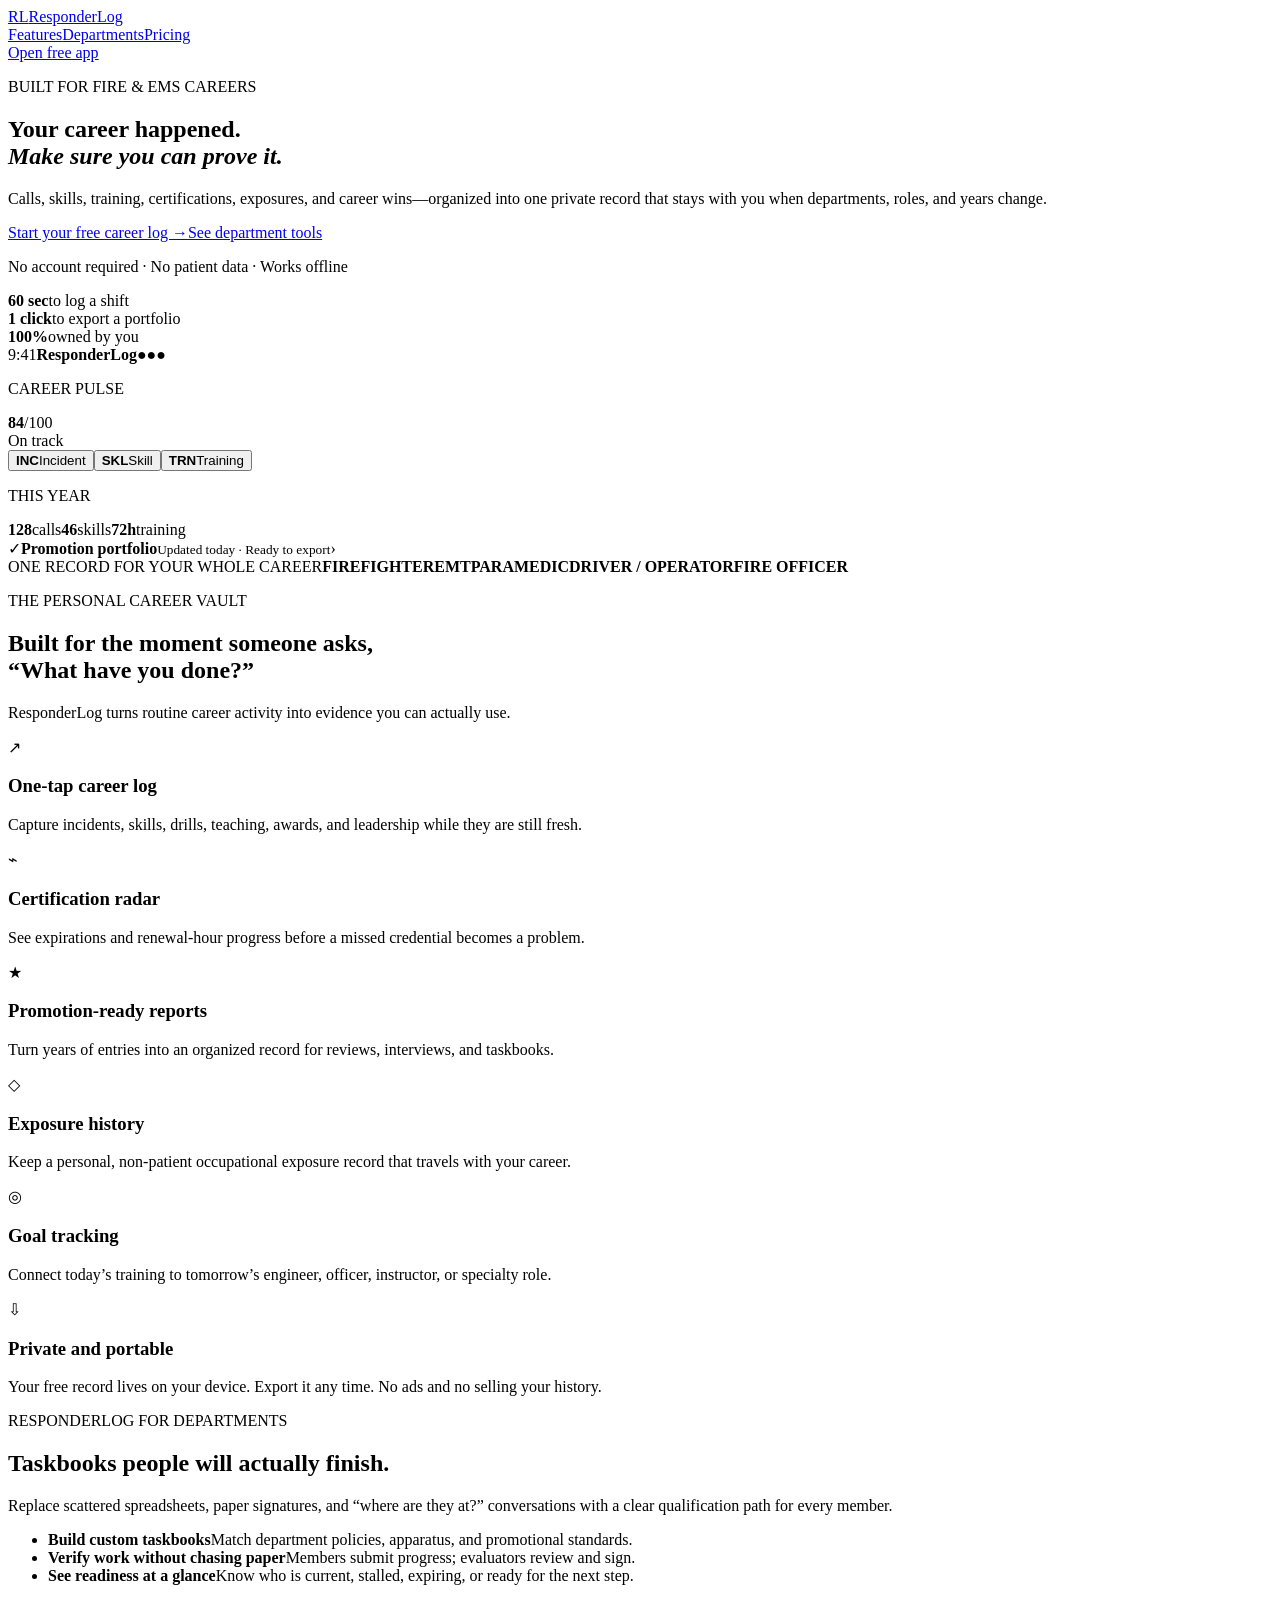
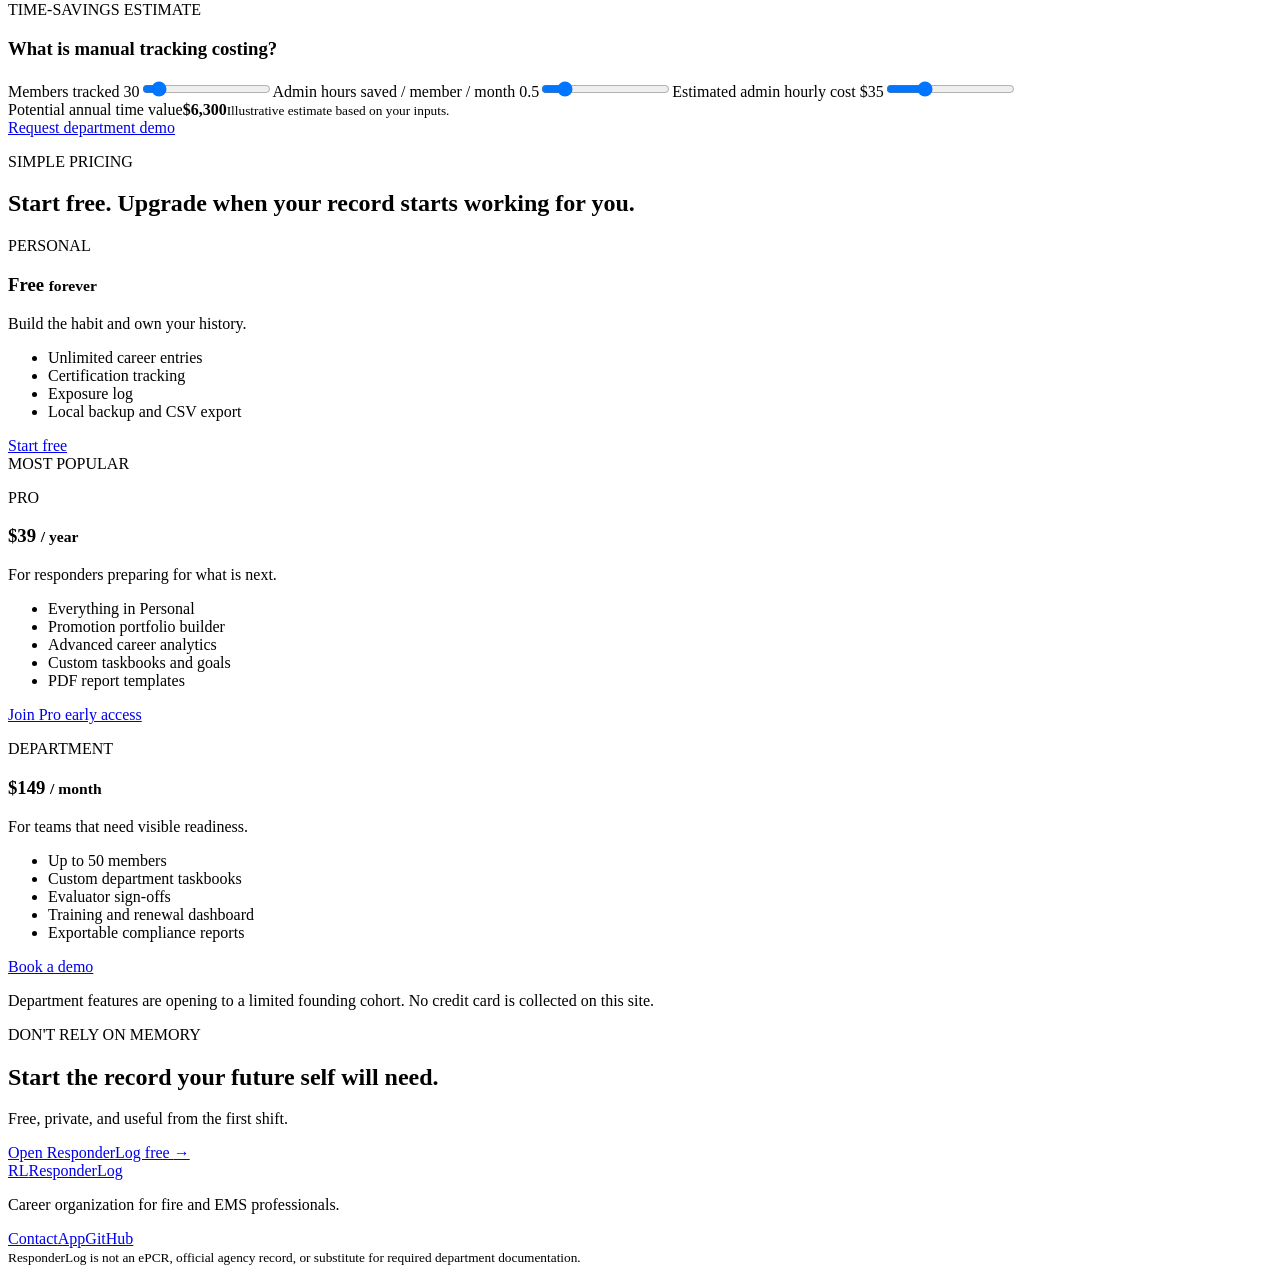
==== landing.html @ d9636de8 "Add landing.html" ====
<!doctype html>
<html lang="en">
<head>
  <meta charset="utf-8">
  <meta name="viewport" content="width=device-width,initial-scale=1">
  <meta name="theme-color" content="#07131e">
  <meta name="description" content="ResponderLog gives firefighters and EMS professionals a private career record, promotion-ready portfolio, certification tracking, and department taskbooks.">
  <title>ResponderLog | Your career record. Ready when it matters.</title>
  <link rel="icon" href="icon.svg" type="image/svg+xml">
  <link rel="stylesheet" href="landing.css">
</head>
<body>
  <header class="nav wrap">
    <a class="brand" href="/" aria-label="ResponderLog home"><span>RL</span>ResponderLog</a>
    <nav aria-label="Main navigation"><a href="#features">Features</a><a href="#departments">Departments</a><a href="#pricing">Pricing</a></nav>
    <a class="button small ghost" href="/index.html">Open free app</a>
  </header>

  <main>
    <section class="hero wrap">
      <div class="hero-copy">
        <p class="kicker"><i></i> BUILT FOR FIRE &amp; EMS CAREERS</p>
        <h1>Your career happened.<br><em>Make sure you can prove it.</em></h1>
        <p class="lead">Calls, skills, training, certifications, exposures, and career wins—organized into one private record that stays with you when departments, roles, and years change.</p>
        <div class="hero-actions"><a class="button" href="/index.html">Start your free career log <b>→</b></a><a class="text-link" href="#departments">See department tools</a></div>
        <p class="micro">No account required · No patient data · Works offline</p>
        <div class="proof"><div><strong>60 sec</strong><span>to log a shift</span></div><div><strong>1 click</strong><span>to export a portfolio</span></div><div><strong>100%</strong><span>owned by you</span></div></div>
      </div>
      <div class="product-card" aria-label="ResponderLog product preview">
        <div class="phone-top"><span>9:41</span><b>ResponderLog</b><span>●●●</span></div>
        <div class="phone-body">
          <p class="muted">CAREER PULSE</p><div class="score"><strong>84</strong><span>/100<br>On track</span></div>
          <div class="progress"><i style="width:84%"></i></div>
          <div class="quick"><button><b>INC</b>Incident</button><button><b>SKL</b>Skill</button><button><b>TRN</b>Training</button></div>
          <div class="panel"><p class="muted">THIS YEAR</p><div class="stats"><span><b>128</b>calls</span><span><b>46</b>skills</span><span><b>72h</b>training</span></div></div>
          <div class="panel row"><span class="check">✓</span><span><b>Promotion portfolio</b><small>Updated today · Ready to export</small></span><span>›</span></div>
        </div>
      </div>
    </section>

    <section class="trust"><div class="wrap trust-row"><span>ONE RECORD FOR YOUR WHOLE CAREER</span><b>FIREFIGHTER</b><b>EMT</b><b>PARAMEDIC</b><b>DRIVER / OPERATOR</b><b>FIRE OFFICER</b></div></section>

    <section id="features" class="section wrap">
      <div class="section-head"><p class="kicker">THE PERSONAL CAREER VAULT</p><h2>Built for the moment someone asks,<br>“What have you done?”</h2><p>ResponderLog turns routine career activity into evidence you can actually use.</p></div>
      <div class="feature-grid">
        <article><span class="icon">↗</span><h3>One-tap career log</h3><p>Capture incidents, skills, drills, teaching, awards, and leadership while they are still fresh.</p></article>
        <article><span class="icon">⌁</span><h3>Certification radar</h3><p>See expirations and renewal-hour progress before a missed credential becomes a problem.</p></article>
        <article><span class="icon">★</span><h3>Promotion-ready reports</h3><p>Turn years of entries into an organized record for reviews, interviews, and taskbooks.</p></article>
        <article><span class="icon">◇</span><h3>Exposure history</h3><p>Keep a personal, non-patient occupational exposure record that travels with your career.</p></article>
        <article><span class="icon">◎</span><h3>Goal tracking</h3><p>Connect today’s training to tomorrow’s engineer, officer, instructor, or specialty role.</p></article>
        <article><span class="icon">⇩</span><h3>Private and portable</h3><p>Your free record lives on your device. Export it any time. No ads and no selling your history.</p></article>
      </div>
    </section>

    <section id="departments" class="section department">
      <div class="wrap split">
        <div><p class="kicker">RESPONDERLOG FOR DEPARTMENTS</p><h2>Taskbooks people will actually finish.</h2><p class="lead small-lead">Replace scattered spreadsheets, paper signatures, and “where are they at?” conversations with a clear qualification path for every member.</p>
          <ul><li><b>Build custom taskbooks</b><span>Match department policies, apparatus, and promotional standards.</span></li><li><b>Verify work without chasing paper</b><span>Members submit progress; evaluators review and sign.</span></li><li><b>See readiness at a glance</b><span>Know who is current, stalled, expiring, or ready for the next step.</span></li></ul>
        </div>
        <aside class="roi-card"><p class="kicker">TIME-SAVINGS ESTIMATE</p><h3>What is manual tracking costing?</h3><label>Members tracked <output id="membersOut">30</output><input id="members" type="range" min="10" max="250" step="5" value="30"></label><label>Admin hours saved / member / month <output id="hoursOut">0.5</output><input id="hours" type="range" min="0.25" max="2" step="0.25" value="0.5"></label><label>Estimated admin hourly cost <output id="rateOut">$35</output><input id="rate" type="range" min="20" max="75" step="5" value="35"></label><div class="roi-result"><span>Potential annual time value</span><strong id="savings">$6,300</strong><small>Illustrative estimate based on your inputs.</small></div><a class="button full" href="mailto:hello@responderlog.app?subject=ResponderLog%20Department%20Demo">Request department demo</a></aside>
      </div>
    </section>

    <section id="pricing" class="section wrap">
      <div class="section-head"><p class="kicker">SIMPLE PRICING</p><h2>Start free. Upgrade when your record starts working for you.</h2></div>
      <div class="pricing">
        <article><p class="plan">PERSONAL</p><h3>Free <small>forever</small></h3><p>Build the habit and own your history.</p><ul><li>Unlimited career entries</li><li>Certification tracking</li><li>Exposure log</li><li>Local backup and CSV export</li></ul><a class="button ghost full" href="/index.html">Start free</a></article>
        <article class="popular"><span class="flag">MOST POPULAR</span><p class="plan">PRO</p><h3>$39 <small>/ year</small></h3><p>For responders preparing for what is next.</p><ul><li>Everything in Personal</li><li>Promotion portfolio builder</li><li>Advanced career analytics</li><li>Custom taskbooks and goals</li><li>PDF report templates</li></ul><a class="button full" href="mailto:hello@responderlog.app?subject=ResponderLog%20Pro%20Early%20Access">Join Pro early access</a></article>
        <article><p class="plan">DEPARTMENT</p><h3>$149 <small>/ month</small></h3><p>For teams that need visible readiness.</p><ul><li>Up to 50 members</li><li>Custom department taskbooks</li><li>Evaluator sign-offs</li><li>Training and renewal dashboard</li><li>Exportable compliance reports</li></ul><a class="button ghost full" href="mailto:hello@responderlog.app?subject=ResponderLog%20Department%20Demo">Book a demo</a></article>
      </div>
      <p class="pricing-note">Department features are opening to a limited founding cohort. No credit card is collected on this site.</p>
    </section>

    <section class="final"><div class="wrap"><p class="kicker">DON'T RELY ON MEMORY</p><h2>Start the record your future self will need.</h2><p>Free, private, and useful from the first shift.</p><a class="button" href="/index.html">Open ResponderLog free <b>→</b></a></div></section>
  </main>
  <footer class="wrap"><a class="brand" href="/"><span>RL</span>ResponderLog</a><p>Career organization for fire and EMS professionals.</p><div><a href="mailto:hello@responderlog.app">Contact</a><a href="/index.html">App</a><a href="https://github.com/EMSCodeSim/project1">GitHub</a></div><small>ResponderLog is not an ePCR, official agency record, or substitute for required department documentation.</small></footer>
  <script src="landing.js"></script>
</body>
</html>
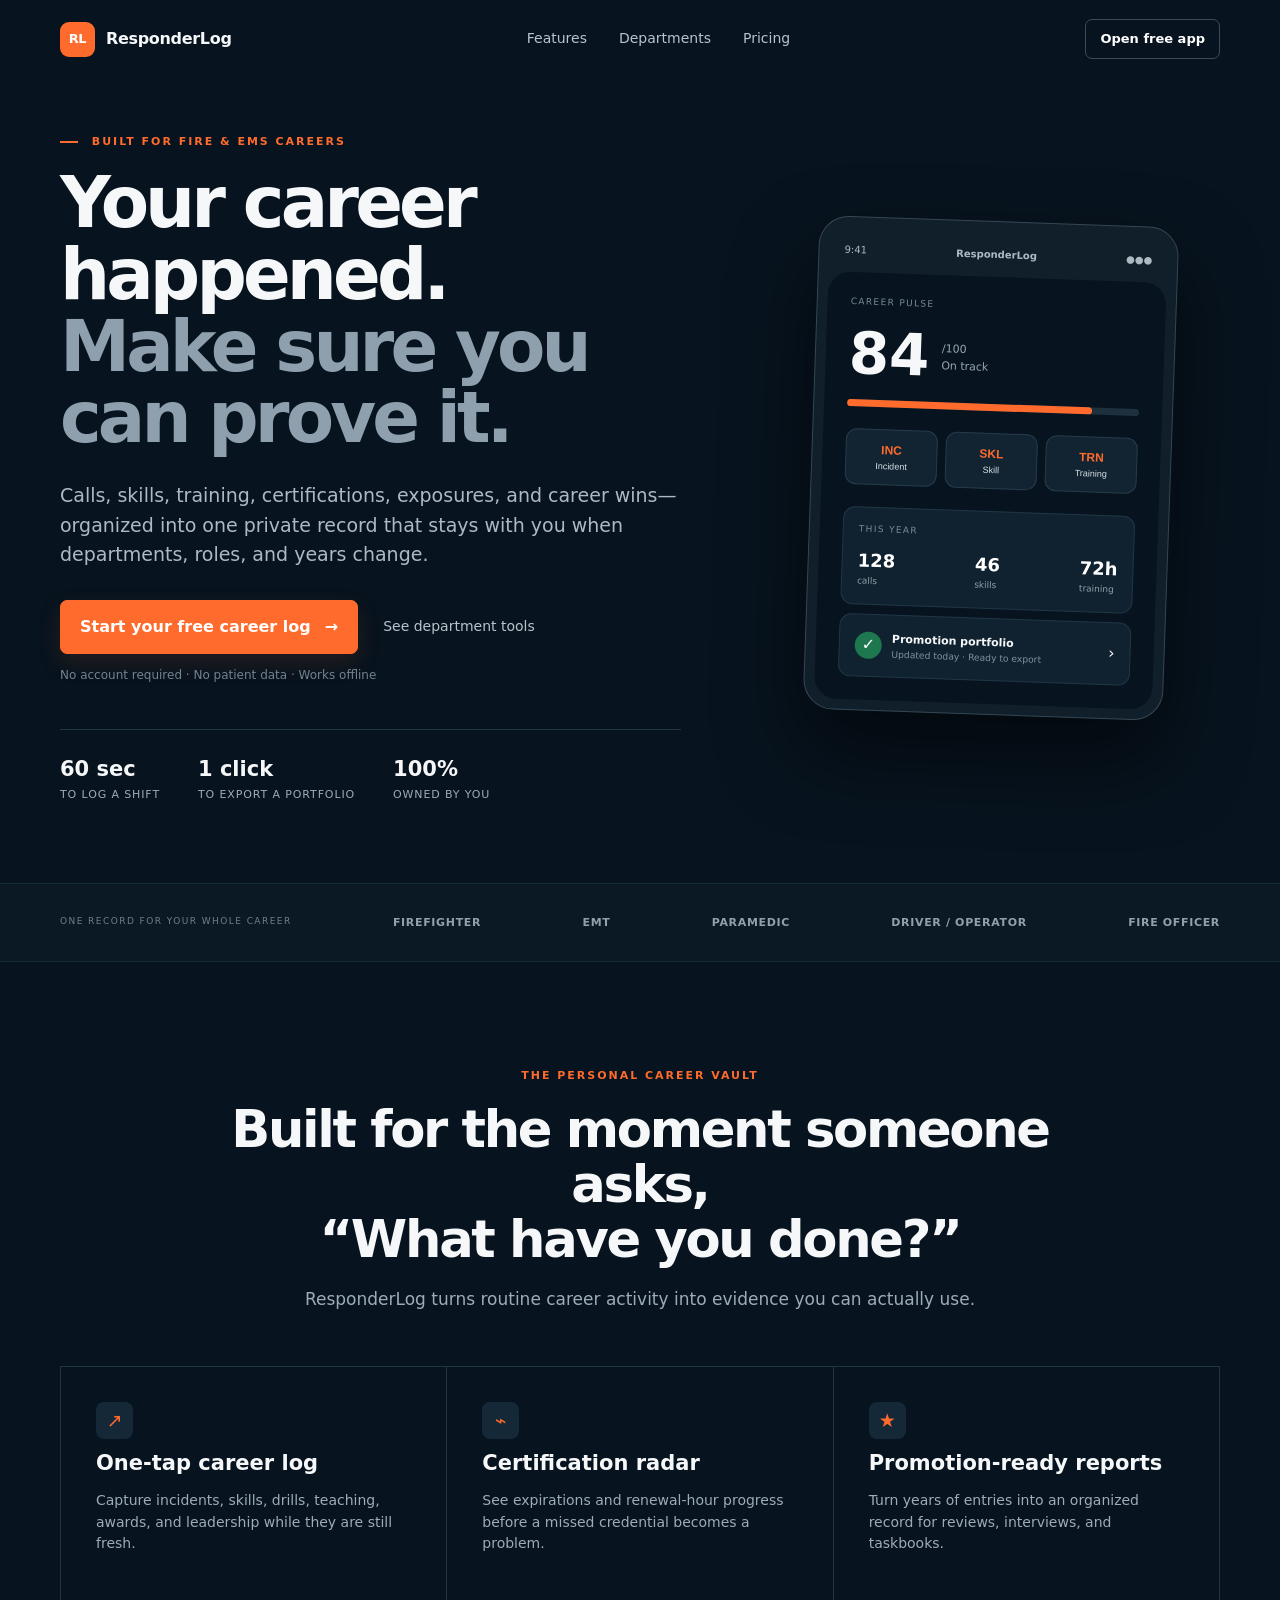
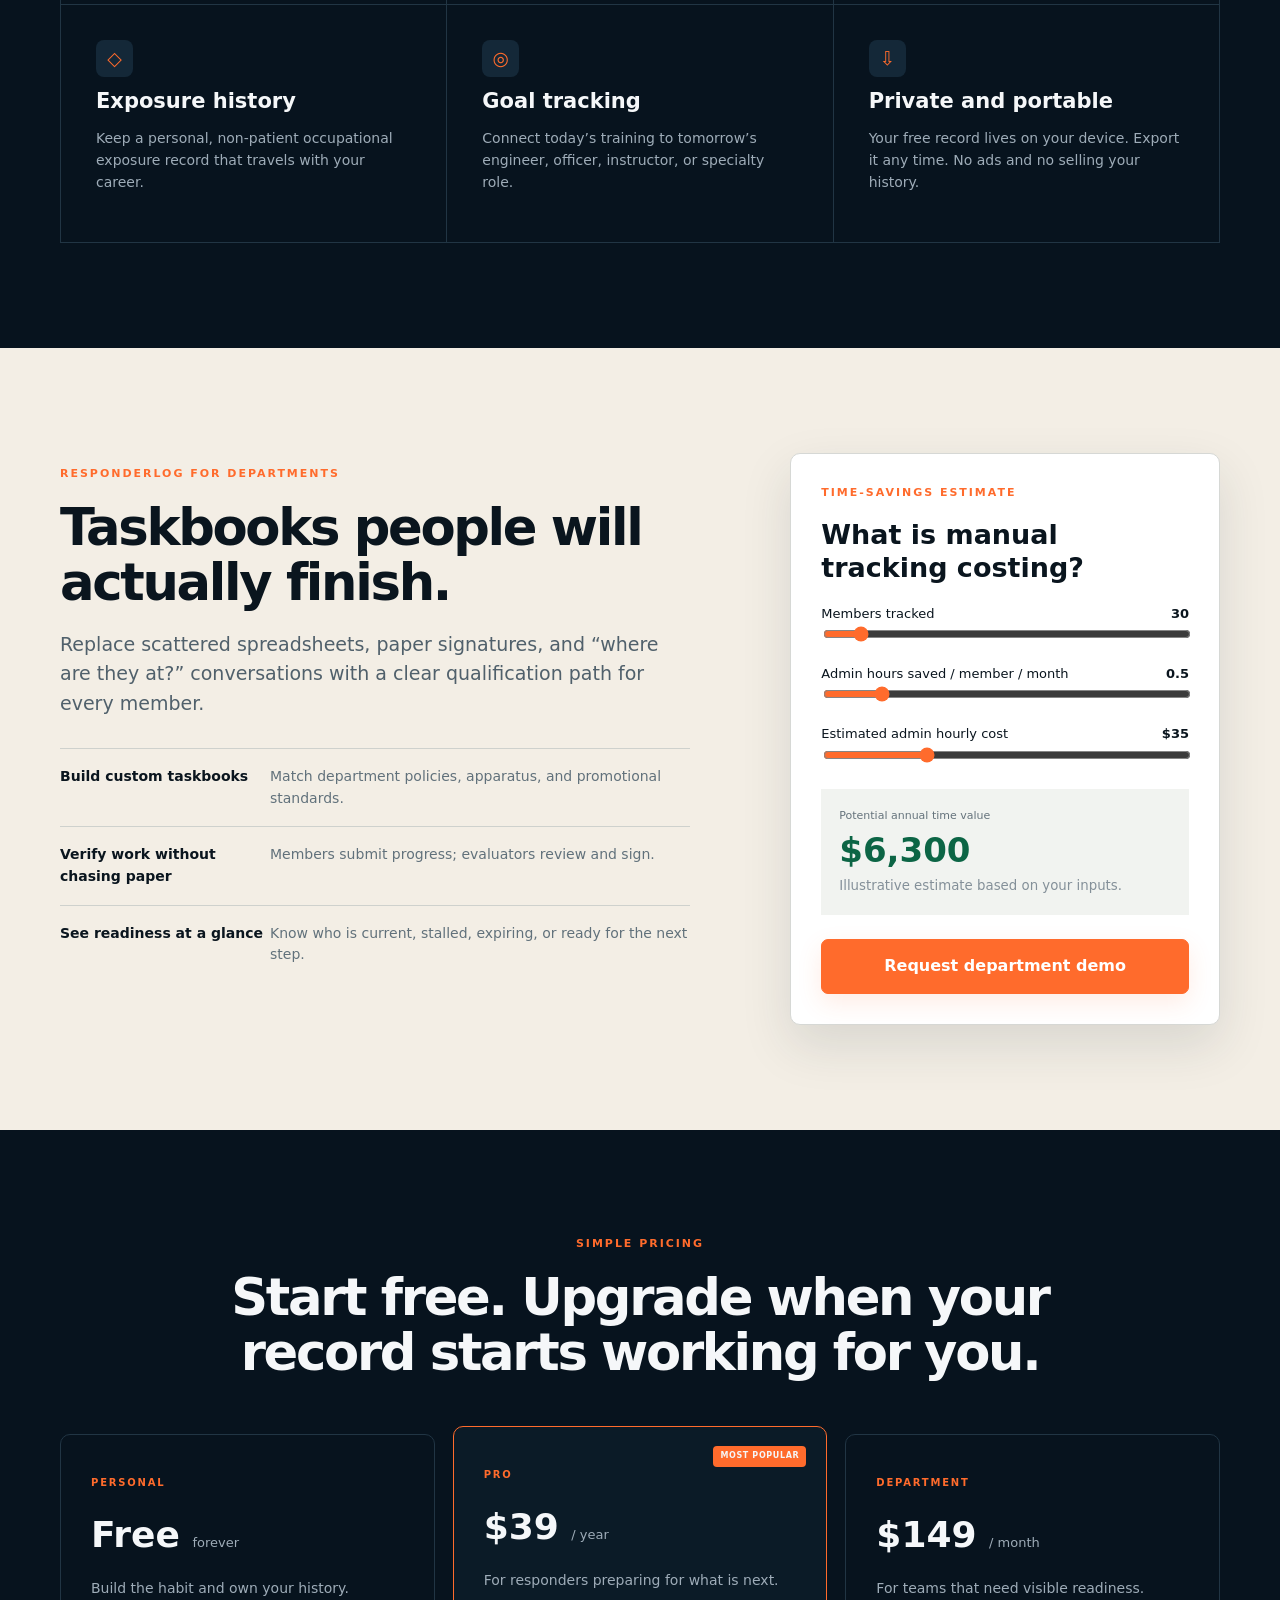
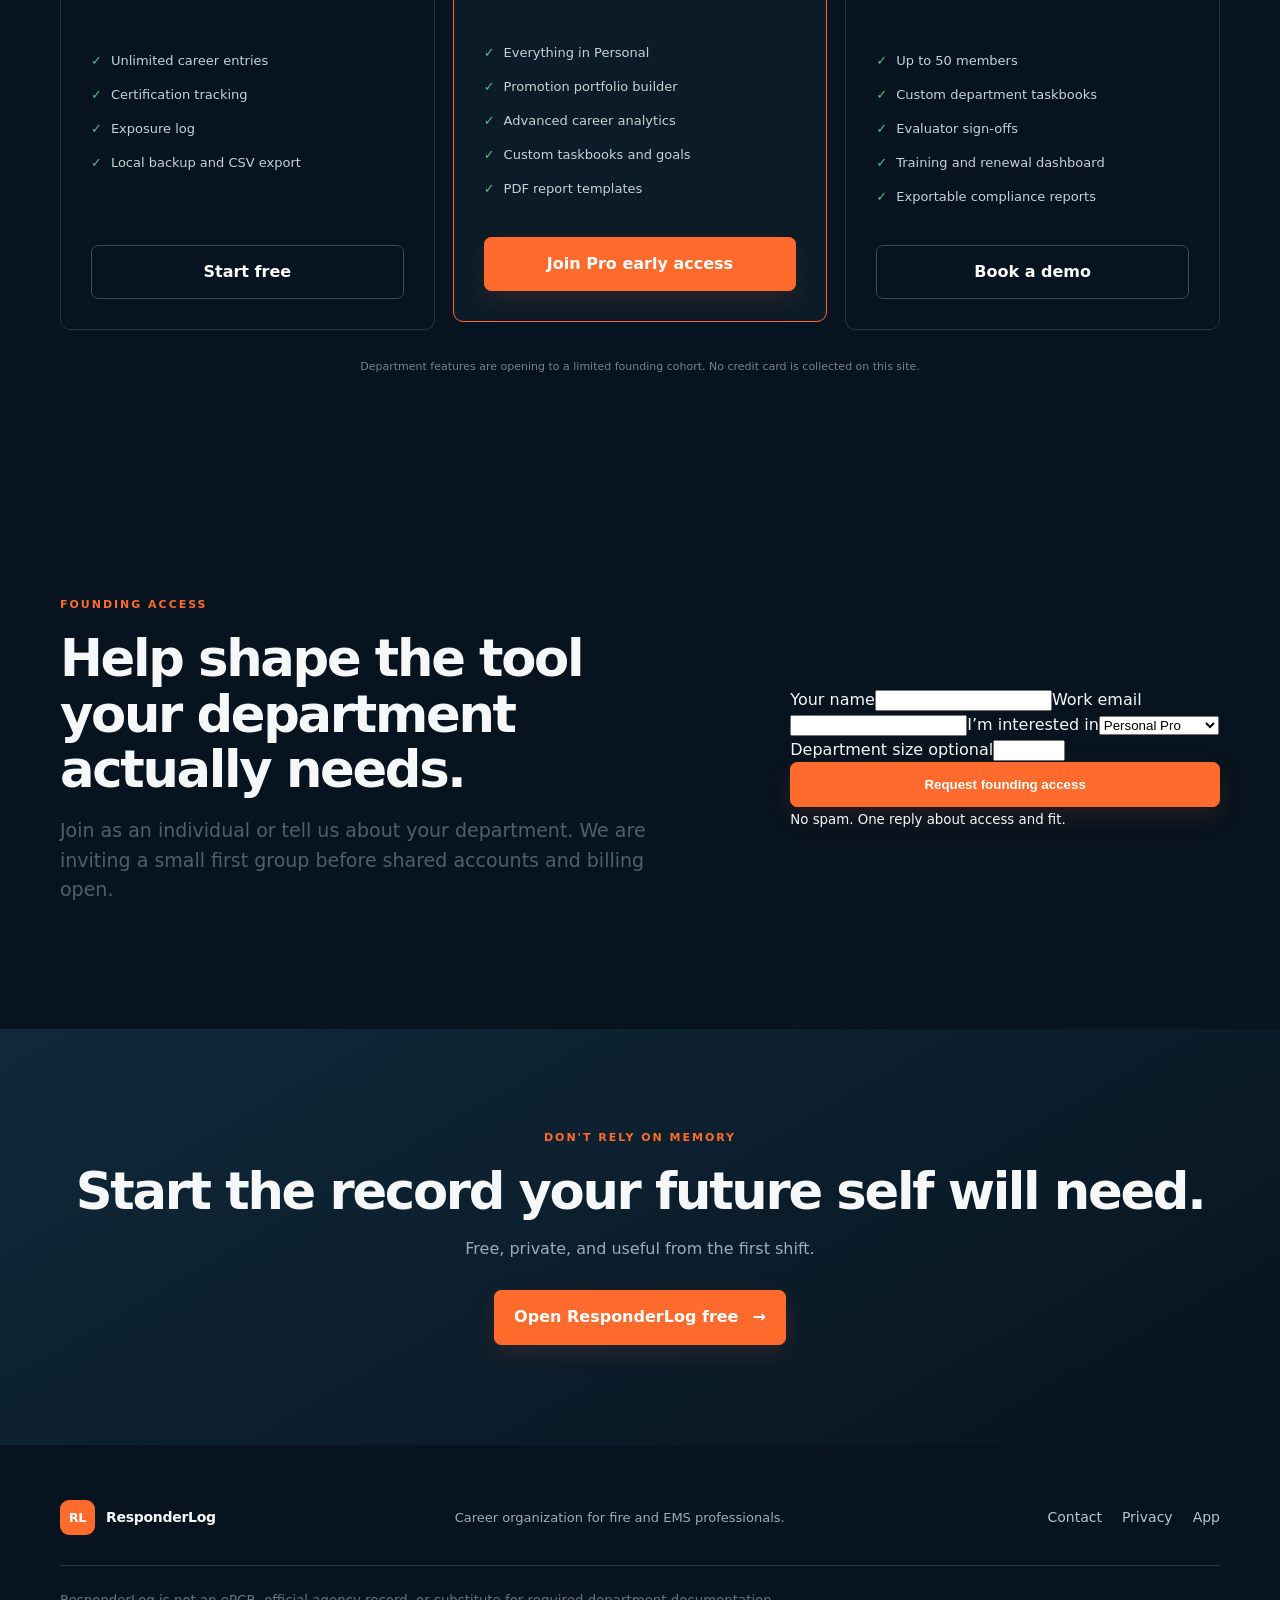
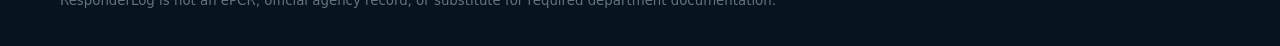
==== commit 3dd5725d: "Upgrade landing.html" ====
--- a/landing.html
+++ b/landing.html
@@ -8,6 +8,7 @@
   <title>ResponderLog | Your career record. Ready when it matters.</title>
   <link rel="icon" href="icon.svg" type="image/svg+xml">
   <link rel="stylesheet" href="landing.css">
+  <link rel="stylesheet" href="lead.css">
 </head>
 <body>
   <header class="nav wrap">
@@ -57,7 +58,7 @@
         <div><p class="kicker">RESPONDERLOG FOR DEPARTMENTS</p><h2>Taskbooks people will actually finish.</h2><p class="lead small-lead">Replace scattered spreadsheets, paper signatures, and “where are they at?” conversations with a clear qualification path for every member.</p>
           <ul><li><b>Build custom taskbooks</b><span>Match department policies, apparatus, and promotional standards.</span></li><li><b>Verify work without chasing paper</b><span>Members submit progress; evaluators review and sign.</span></li><li><b>See readiness at a glance</b><span>Know who is current, stalled, expiring, or ready for the next step.</span></li></ul>
         </div>
-        <aside class="roi-card"><p class="kicker">TIME-SAVINGS ESTIMATE</p><h3>What is manual tracking costing?</h3><label>Members tracked <output id="membersOut">30</output><input id="members" type="range" min="10" max="250" step="5" value="30"></label><label>Admin hours saved / member / month <output id="hoursOut">0.5</output><input id="hours" type="range" min="0.25" max="2" step="0.25" value="0.5"></label><label>Estimated admin hourly cost <output id="rateOut">$35</output><input id="rate" type="range" min="20" max="75" step="5" value="35"></label><div class="roi-result"><span>Potential annual time value</span><strong id="savings">$6,300</strong><small>Illustrative estimate based on your inputs.</small></div><a class="button full" href="mailto:hello@responderlog.app?subject=ResponderLog%20Department%20Demo">Request department demo</a></aside>
+        <aside class="roi-card"><p class="kicker">TIME-SAVINGS ESTIMATE</p><h3>What is manual tracking costing?</h3><label>Members tracked <output id="membersOut">30</output><input id="members" type="range" min="10" max="250" step="5" value="30"></label><label>Admin hours saved / member / month <output id="hoursOut">0.5</output><input id="hours" type="range" min="0.25" max="2" step="0.25" value="0.5"></label><label>Estimated admin hourly cost <output id="rateOut">$35</output><input id="rate" type="range" min="20" max="75" step="5" value="35"></label><div class="roi-result"><span>Potential annual time value</span><strong id="savings">$6,300</strong><small>Illustrative estimate based on your inputs.</small></div><a class="button full" href="#interest">Request department demo</a></aside>
       </div>
     </section>
 
@@ -65,15 +66,17 @@
       <div class="section-head"><p class="kicker">SIMPLE PRICING</p><h2>Start free. Upgrade when your record starts working for you.</h2></div>
       <div class="pricing">
         <article><p class="plan">PERSONAL</p><h3>Free <small>forever</small></h3><p>Build the habit and own your history.</p><ul><li>Unlimited career entries</li><li>Certification tracking</li><li>Exposure log</li><li>Local backup and CSV export</li></ul><a class="button ghost full" href="/index.html">Start free</a></article>
-        <article class="popular"><span class="flag">MOST POPULAR</span><p class="plan">PRO</p><h3>$39 <small>/ year</small></h3><p>For responders preparing for what is next.</p><ul><li>Everything in Personal</li><li>Promotion portfolio builder</li><li>Advanced career analytics</li><li>Custom taskbooks and goals</li><li>PDF report templates</li></ul><a class="button full" href="mailto:hello@responderlog.app?subject=ResponderLog%20Pro%20Early%20Access">Join Pro early access</a></article>
-        <article><p class="plan">DEPARTMENT</p><h3>$149 <small>/ month</small></h3><p>For teams that need visible readiness.</p><ul><li>Up to 50 members</li><li>Custom department taskbooks</li><li>Evaluator sign-offs</li><li>Training and renewal dashboard</li><li>Exportable compliance reports</li></ul><a class="button ghost full" href="mailto:hello@responderlog.app?subject=ResponderLog%20Department%20Demo">Book a demo</a></article>
+        <article class="popular"><span class="flag">MOST POPULAR</span><p class="plan">PRO</p><h3>$39 <small>/ year</small></h3><p>For responders preparing for what is next.</p><ul><li>Everything in Personal</li><li>Promotion portfolio builder</li><li>Advanced career analytics</li><li>Custom taskbooks and goals</li><li>PDF report templates</li></ul><a class="button full" href="#interest">Join Pro early access</a></article>
+        <article><p class="plan">DEPARTMENT</p><h3>$149 <small>/ month</small></h3><p>For teams that need visible readiness.</p><ul><li>Up to 50 members</li><li>Custom department taskbooks</li><li>Evaluator sign-offs</li><li>Training and renewal dashboard</li><li>Exportable compliance reports</li></ul><a class="button ghost full" href="#interest">Book a demo</a></article>
       </div>
       <p class="pricing-note">Department features are opening to a limited founding cohort. No credit card is collected on this site.</p>
     </section>
 
+    <section id="interest" class="section interest"><div class="wrap split"><div><p class="kicker">FOUNDING ACCESS</p><h2>Help shape the tool your department actually needs.</h2><p class="lead small-lead">Join as an individual or tell us about your department. We are inviting a small first group before shared accounts and billing open.</p></div><form name="responderlog-interest" method="POST" action="/thanks.html" data-netlify="true" class="lead-form"><input type="hidden" name="form-name" value="responderlog-interest"><label>Your name<input name="name" required autocomplete="name"></label><label>Work email<input name="email" type="email" required autocomplete="email"></label><label>I’m interested in<select name="plan"><option>Personal Pro</option><option>Department pilot</option><option>Both</option></select></label><label>Department size <span class="optional">optional</span><input name="department-size" type="number" min="1" max="10000"></label><button class="button full" type="submit">Request founding access</button><small>No spam. One reply about access and fit.</small></form></div></section>
+
     <section class="final"><div class="wrap"><p class="kicker">DON'T RELY ON MEMORY</p><h2>Start the record your future self will need.</h2><p>Free, private, and useful from the first shift.</p><a class="button" href="/index.html">Open ResponderLog free <b>→</b></a></div></section>
   </main>
-  <footer class="wrap"><a class="brand" href="/"><span>RL</span>ResponderLog</a><p>Career organization for fire and EMS professionals.</p><div><a href="mailto:hello@responderlog.app">Contact</a><a href="/index.html">App</a><a href="https://github.com/EMSCodeSim/project1">GitHub</a></div><small>ResponderLog is not an ePCR, official agency record, or substitute for required department documentation.</small></footer>
+  <footer class="wrap"><a class="brand" href="/"><span>RL</span>ResponderLog</a><p>Career organization for fire and EMS professionals.</p><div><a href="#interest">Contact</a><a href="/privacy.html">Privacy</a><a href="/index.html">App</a></div><small>ResponderLog is not an ePCR, official agency record, or substitute for required department documentation.</small></footer>
   <script src="landing.js"></script>
 </body>
 </html>
--- a/landing.css
+++ b/landing.css
@@ -0,0 +1 @@
+:root{--ink:#f5f7f9;--muted:#9eacb8;--bg:#07131e;--panel:#0d1d2a;--line:#213544;--orange:#ff6b2c;--cream:#f3eee5;--dark:#0a151e}*{box-sizing:border-box}html{scroll-behavior:smooth}body{margin:0;background:var(--bg);color:var(--ink);font-family:Inter,ui-sans-serif,system-ui,-apple-system,BlinkMacSystemFont,"Segoe UI",sans-serif;line-height:1.55}.wrap{width:min(1160px,calc(100% - 40px));margin:auto}.nav{height:78px;display:flex;align-items:center;justify-content:space-between}.brand{display:flex;align-items:center;gap:11px;color:var(--ink);font-weight:800;text-decoration:none;letter-spacing:-.02em}.brand span{display:grid;place-items:center;width:35px;height:35px;background:var(--orange);color:#fff;border-radius:9px;font-size:13px}.nav nav{display:flex;gap:32px}.nav nav a,.text-link,footer a{color:#b8c4cc;text-decoration:none;font-size:14px}.nav nav a:hover,.text-link:hover,footer a:hover{color:#fff}.button{display:inline-flex;align-items:center;justify-content:center;gap:14px;padding:14px 19px;border:1px solid var(--orange);background:var(--orange);color:#fff;border-radius:7px;text-decoration:none;font-weight:750;box-shadow:0 9px 25px #ff6b2c20;transition:.2s}.button:hover{transform:translateY(-2px);filter:brightness(1.07)}.button.small{padding:9px 14px;font-size:13px}.button.ghost{background:transparent;border-color:#3b4b57;box-shadow:none}.button.full{width:100%}.hero{min-height:650px;display:grid;grid-template-columns:1.15fr .85fr;align-items:center;gap:80px;padding-top:55px;padding-bottom:80px}.kicker{font-size:11px;letter-spacing:.18em;font-weight:850;color:var(--orange);margin:0 0 18px}.kicker i{display:inline-block;width:18px;height:2px;background:var(--orange);vertical-align:middle;margin-right:8px}h1{font-size:clamp(45px,5.5vw,76px);line-height:1.02;letter-spacing:-.055em;margin:0 0 26px;max-width:800px}h1 em{font-style:normal;color:#8ea0ad}h2{font-size:clamp(34px,4vw,54px);line-height:1.08;letter-spacing:-.045em;margin:0 0 18px}h3{font-size:21px;margin:12px 0 8px;line-height:1.2}.lead{font-size:19px;color:#adbac4;max-width:660px}.hero-actions{display:flex;gap:25px;align-items:center;margin-top:30px}.micro{font-size:12px;color:#728391;margin:12px 0}.proof{display:flex;margin-top:44px;border-top:1px solid var(--line);padding-top:23px;gap:38px}.proof div{display:flex;flex-direction:column}.proof strong{font-size:21px}.proof span{font-size:11px;color:var(--muted);text-transform:uppercase;letter-spacing:.08em}.product-card{width:360px;justify-self:center;background:#111f2a;border:1px solid #344754;border-radius:30px;padding:10px;box-shadow:0 40px 80px #0008;transform:rotate(2deg)}.phone-top{height:45px;display:flex;justify-content:space-between;align-items:center;padding:0 15px;font-size:10px;color:#aebac2}.phone-body{border-radius:22px;background:#07131e;padding:23px}.muted{font-size:9px;letter-spacing:.15em;color:#788a97;margin:0}.score{display:flex;align-items:center;gap:12px}.score strong{font-size:58px}.score span{font-size:11px;color:#98a8b3}.progress{height:7px;background:#1d303e;border-radius:9px}.progress i{display:block;height:100%;background:var(--orange);border-radius:9px}.quick{display:grid;grid-template-columns:repeat(3,1fr);gap:8px;margin:22px 0}.quick button{background:#122432;color:#d8e0e5;border:1px solid #263c4c;border-radius:11px;padding:13px 3px;font-size:9px}.quick b{display:block;color:var(--orange);font-size:12px;margin-bottom:4px}.panel{background:#10222f;border:1px solid #203747;border-radius:12px;padding:15px;margin-top:9px}.stats{display:flex;justify-content:space-between;margin-top:10px}.stats span{font-size:9px;color:#8fa0ab}.stats b{display:block;color:#fff;font-size:18px}.panel.row{display:flex;align-items:center;gap:10px}.panel.row>span:nth-child(2){flex:1;font-size:11px}.panel small{display:block;color:#7f919e}.check{background:#1d774f;color:#fff;border-radius:50%;width:27px;height:27px;display:grid;place-items:center}.trust{background:#0b1924;border-block:1px solid #172c3a}.trust-row{min-height:77px;display:flex;align-items:center;justify-content:space-between;gap:20px}.trust span{font-size:9px;letter-spacing:.16em;color:#6e808d}.trust b{font-size:11px;color:#91a0aa;letter-spacing:.06em}.section{padding-top:105px;padding-bottom:105px}.section-head{text-align:center;max-width:820px;margin:0 auto 54px}.section-head>p:last-child{color:var(--muted);font-size:17px}.feature-grid{display:grid;grid-template-columns:repeat(3,1fr);gap:1px;background:var(--line);border:1px solid var(--line)}.feature-grid article{background:var(--bg);padding:35px;min-height:225px}.feature-grid p,.pricing p{color:var(--muted);font-size:14px}.icon{display:grid;place-items:center;width:37px;height:37px;background:#142838;color:var(--orange);border-radius:8px;font-size:19px}.department{background:var(--cream);color:var(--dark)}.split{display:grid;grid-template-columns:1.1fr .75fr;gap:100px;align-items:center}.small-lead{color:#50606b}.department ul,.pricing ul{list-style:none;padding:0;margin:30px 0}.department li{display:grid;grid-template-columns:210px 1fr;border-top:1px solid #ced1cd;padding:17px 0;font-size:14px}.department li span{color:#61717b}.roi-card{background:#fff;border:1px solid #d6d8d5;box-shadow:0 20px 50px #1d2f3820;border-radius:10px;padding:30px}.roi-card h3{font-size:27px}.roi-card label{display:grid;grid-template-columns:1fr auto;margin-top:20px;font-size:13px}.roi-card input{grid-column:1/-1;width:100%;accent-color:var(--orange)}.roi-card output{font-weight:800}.roi-result{background:#f1f3f0;padding:18px;margin:24px 0;display:flex;flex-direction:column}.roi-result span{font-size:11px;color:#65737c}.roi-result strong{font-size:34px;color:#0c6545}.roi-result small{color:#849099}.pricing{display:grid;grid-template-columns:repeat(3,1fr);gap:18px;align-items:stretch}.pricing article{border:1px solid var(--line);border-radius:10px;padding:30px;position:relative;display:flex;flex-direction:column}.pricing article.popular{border-color:var(--orange);background:#0b1b27;transform:translateY(-8px)}.plan{font-size:10px!important;letter-spacing:.18em!important;color:var(--orange)!important;font-weight:800}.pricing h3{font-size:36px}.pricing h3 small{font-size:13px;color:var(--muted);font-weight:500}.pricing li{font-size:13px;padding:7px 0;color:#c8d1d7}.pricing li:before{content:'✓';color:#51bd89;margin-right:9px}.pricing .button{margin-top:auto}.flag{position:absolute;right:20px;top:19px;background:var(--orange);padding:4px 7px;border-radius:4px;font-size:8px;font-weight:900;letter-spacing:.08em}.pricing-note{text-align:center;color:#71838f;font-size:11px;margin-top:28px}.final{text-align:center;padding:100px 20px;background:linear-gradient(150deg,#10293a,#07131e)}.final p:not(.kicker){color:var(--muted);margin-bottom:28px}footer{padding-top:50px;padding-bottom:35px;display:grid;grid-template-columns:1fr 1fr 1fr;gap:24px;align-items:center}footer p{color:var(--muted);font-size:13px}footer div{display:flex;gap:20px;justify-content:flex-end}footer small{grid-column:1/-1;color:#637480;border-top:1px solid var(--line);padding-top:25px}@media(max-width:800px){.nav nav{display:none}.hero{grid-template-columns:1fr;padding-top:55px;gap:45px}.product-card{width:min(360px,93vw)}.proof{gap:20px}.trust-row{overflow:auto;justify-content:flex-start}.trust-row>*{white-space:nowrap}.feature-grid,.pricing{grid-template-columns:1fr}.split{grid-template-columns:1fr;gap:45px}.pricing article.popular{transform:none}.department li{grid-template-columns:1fr;gap:4px}footer{grid-template-columns:1fr}footer div{justify-content:flex-start}footer small{grid-column:1}.section{padding-top:75px;padding-bottom:75px}}@media(max-width:480px){.wrap{width:min(100% - 28px,1160px)}h1{font-size:45px}.hero-actions{align-items:flex-start;flex-direction:column;gap:15px}.proof{justify-content:space-between;gap:8px}.proof span{font-size:8px}.feature-grid article{min-height:auto;padding:28px}}
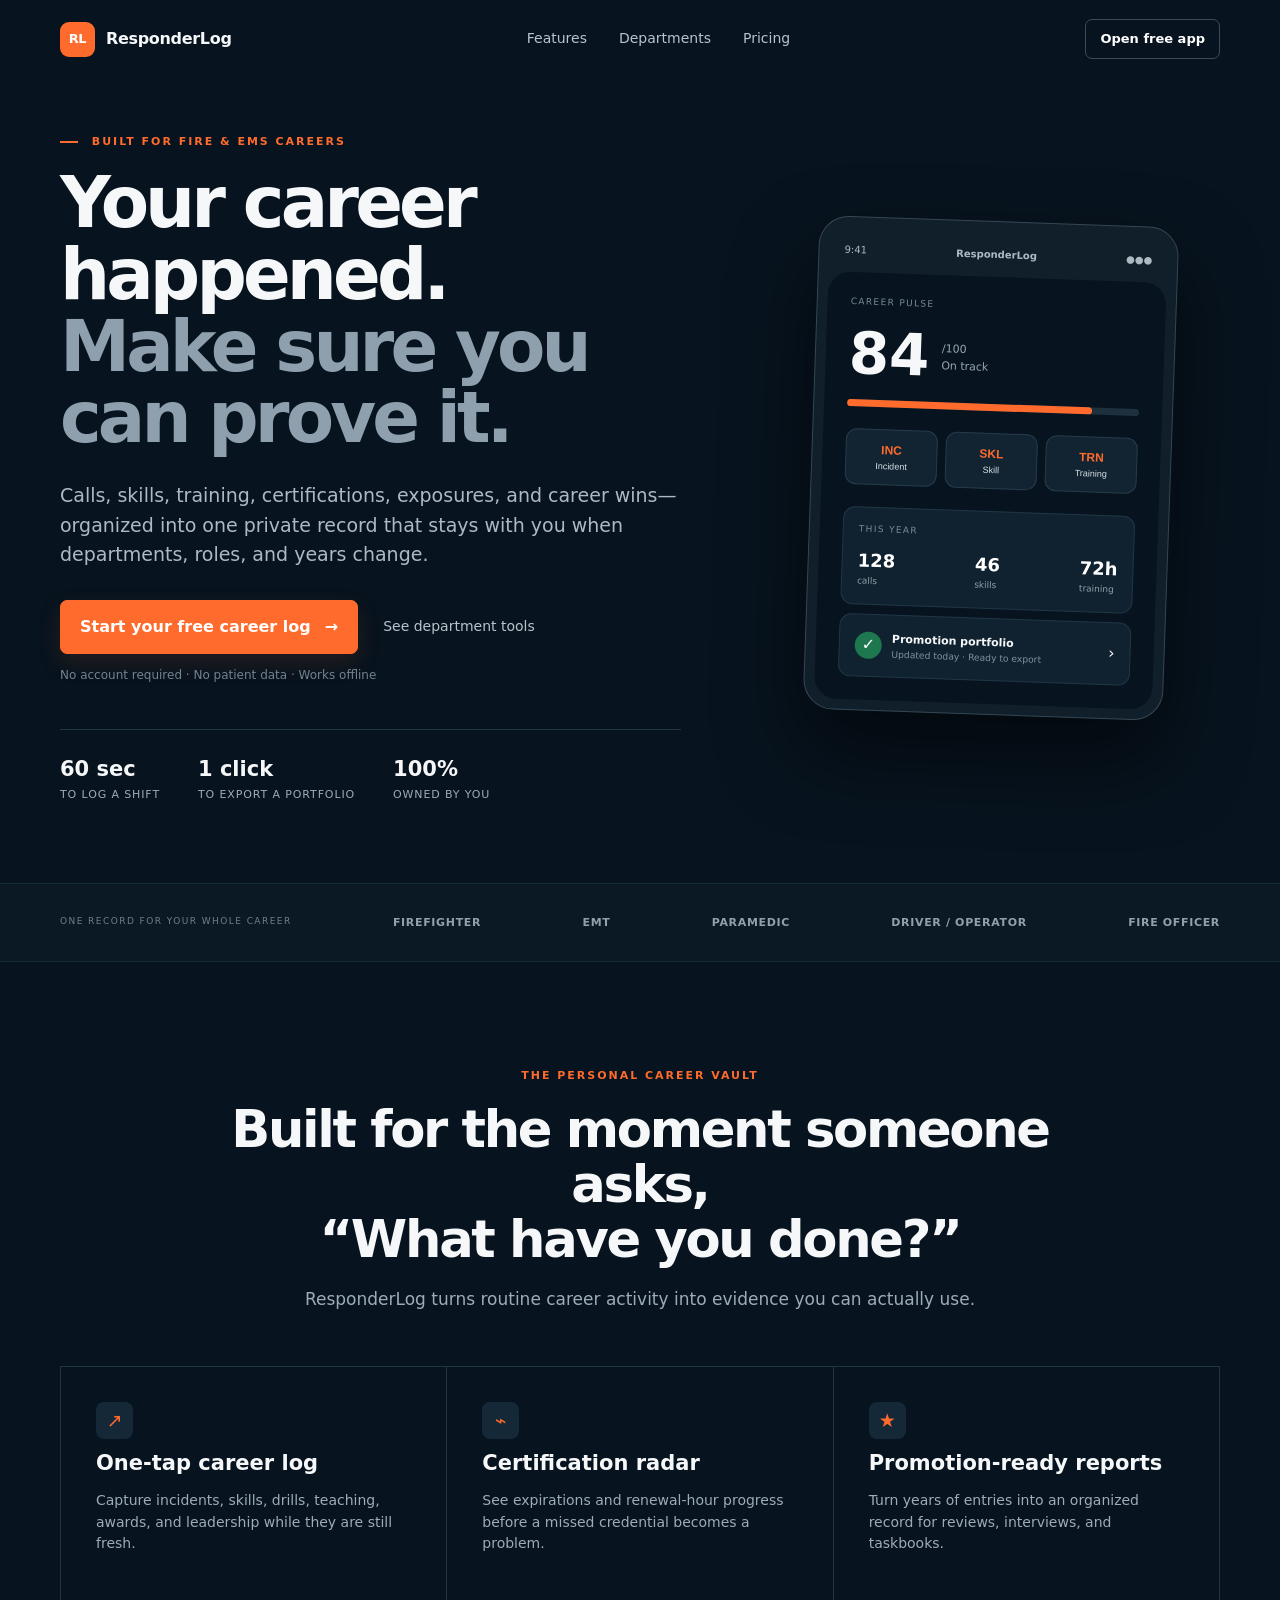
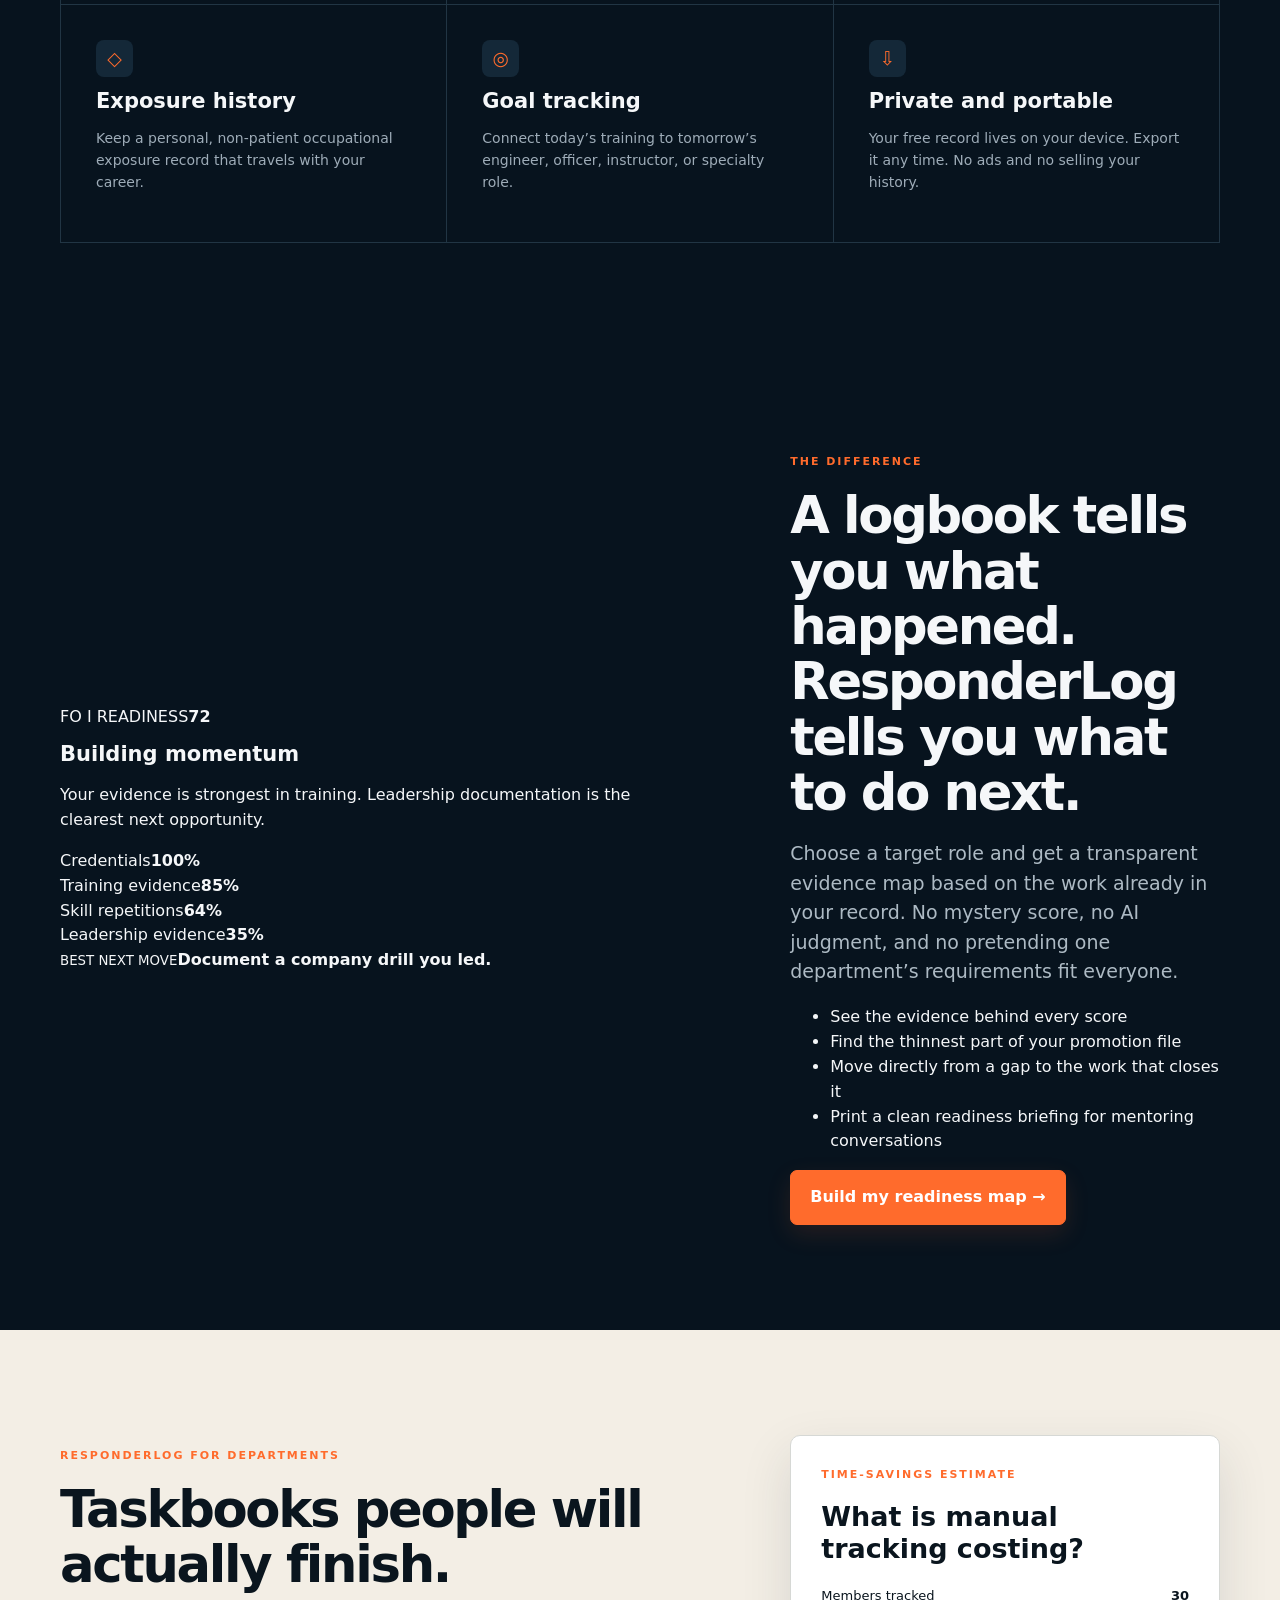
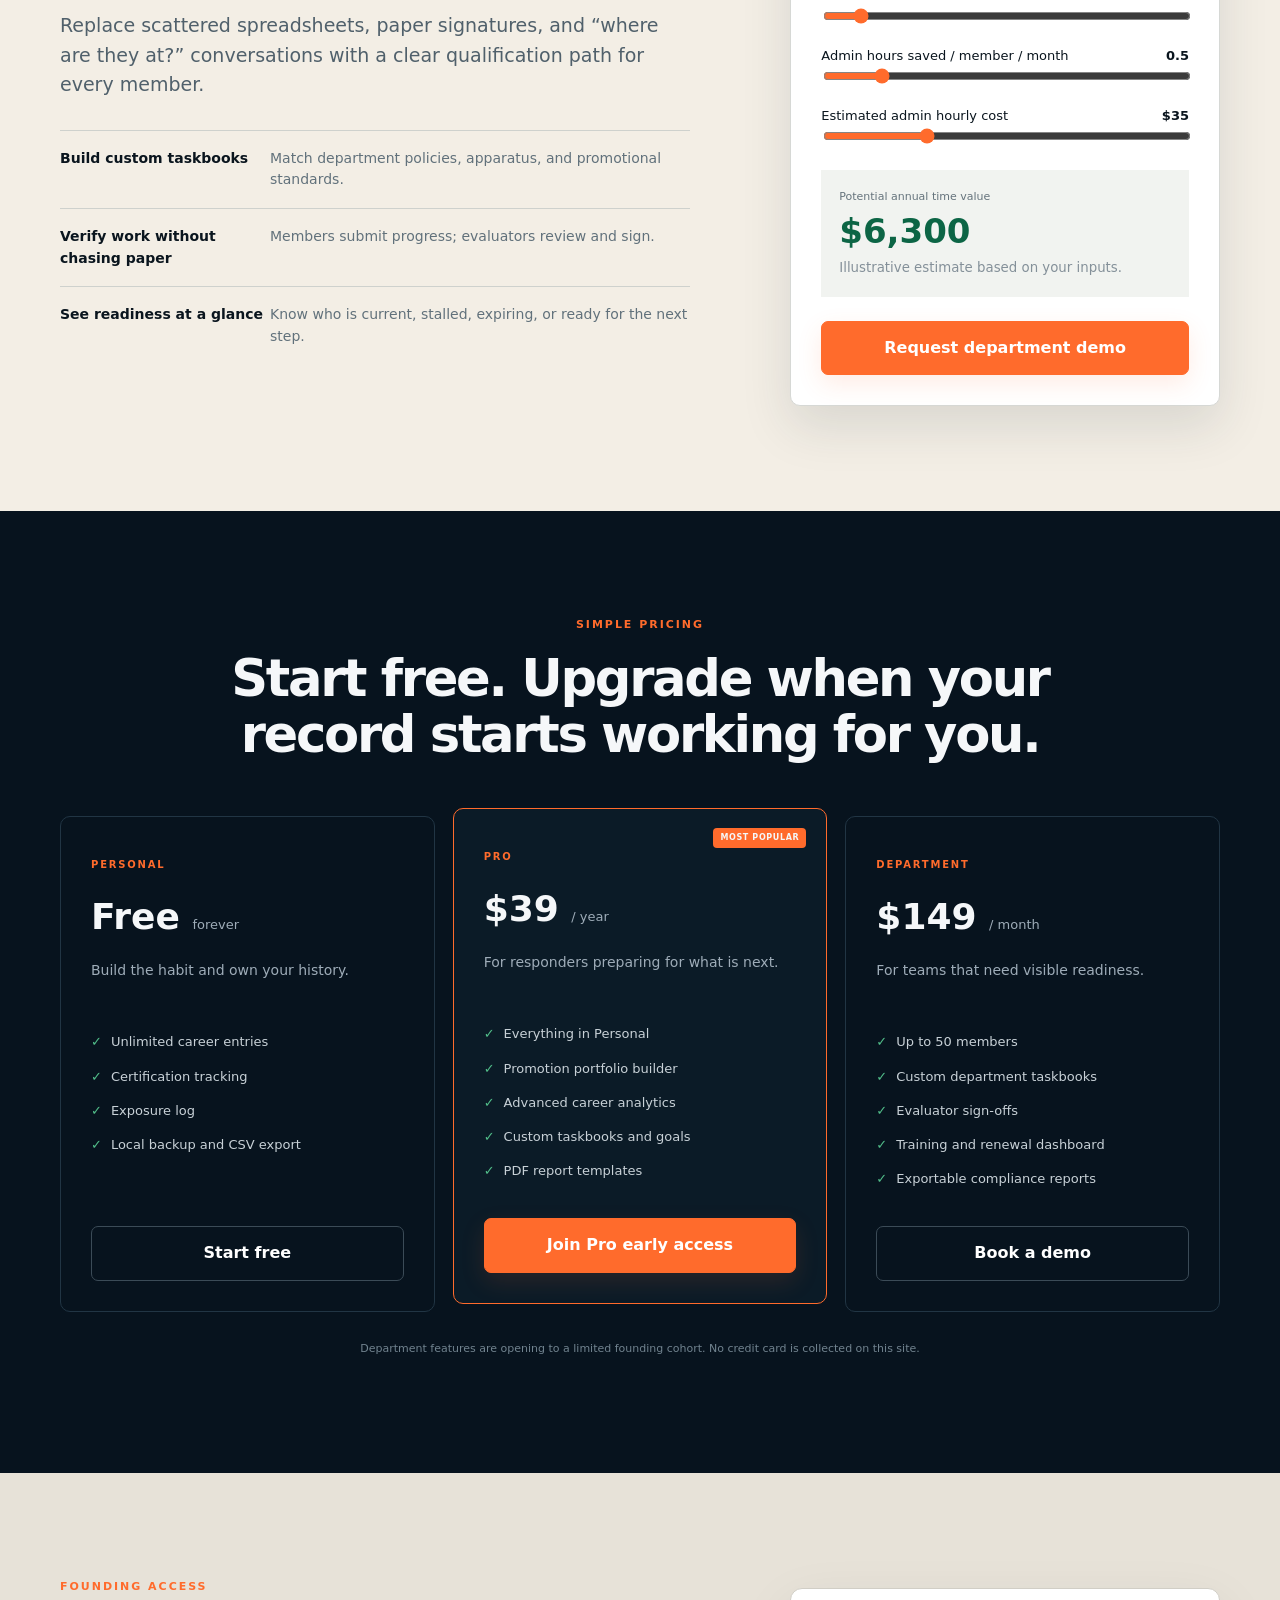
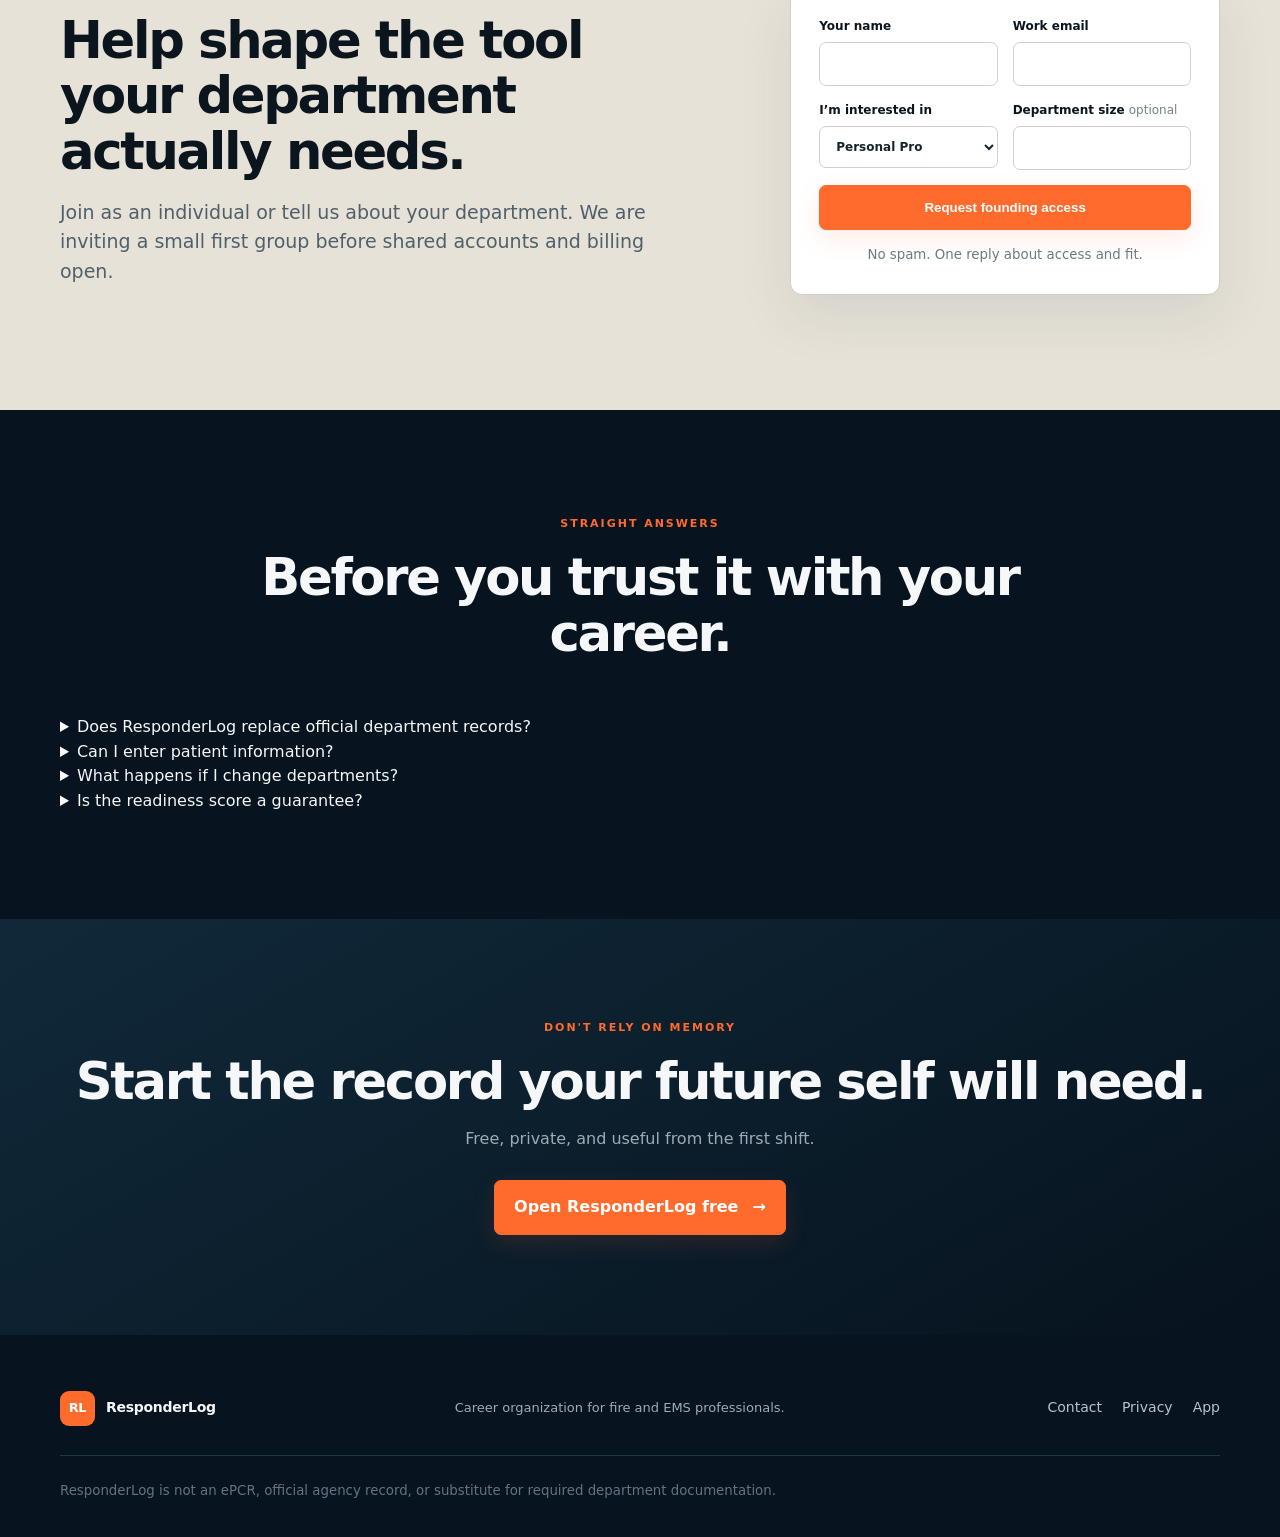
==== commit 400cf369: "Add promotion readiness to landing.html" ====
--- a/landing.html
+++ b/landing.html
@@ -5,10 +5,15 @@
   <meta name="viewport" content="width=device-width,initial-scale=1">
   <meta name="theme-color" content="#07131e">
   <meta name="description" content="ResponderLog gives firefighters and EMS professionals a private career record, promotion-ready portfolio, certification tracking, and department taskbooks.">
+  <meta property="og:title" content="ResponderLog — Your career record, ready when it matters.">
+  <meta property="og:description" content="Turn calls, skills, training, certifications, and taskbooks into promotion-ready evidence.">
+  <meta property="og:type" content="website">
+  <meta name="twitter:card" content="summary">
   <title>ResponderLog | Your career record. Ready when it matters.</title>
   <link rel="icon" href="icon.svg" type="image/svg+xml">
   <link rel="stylesheet" href="landing.css">
   <link rel="stylesheet" href="lead.css">
+  <link rel="stylesheet" href="showcase.css">
 </head>
 <body>
   <header class="nav wrap">
@@ -53,6 +58,8 @@
       </div>
     </section>
 
+    <section class="section showcase"><div class="wrap split"><div class="readiness-demo"><div class="demo-head"><span>FO I READINESS</span><b>72</b></div><h3>Building momentum</h3><p>Your evidence is strongest in training. Leadership documentation is the clearest next opportunity.</p><div class="demo-row"><span>Credentials</span><b>100%</b><i><em style="width:100%"></em></i></div><div class="demo-row"><span>Training evidence</span><b>85%</b><i><em style="width:85%"></em></i></div><div class="demo-row"><span>Skill repetitions</span><b>64%</b><i><em style="width:64%"></em></i></div><div class="demo-row"><span>Leadership evidence</span><b>35%</b><i><em style="width:35%"></em></i></div><div class="demo-next"><small>BEST NEXT MOVE</small><strong>Document a company drill you led.</strong></div></div><div><p class="kicker">THE DIFFERENCE</p><h2>A logbook tells you what happened. ResponderLog tells you what to do next.</h2><p class="lead">Choose a target role and get a transparent evidence map based on the work already in your record. No mystery score, no AI judgment, and no pretending one department’s requirements fit everyone.</p><ul class="plain-list"><li>See the evidence behind every score</li><li>Find the thinnest part of your promotion file</li><li>Move directly from a gap to the work that closes it</li><li>Print a clean readiness briefing for mentoring conversations</li></ul><a class="button" href="/index.html">Build my readiness map →</a></div></div></section>
+
     <section id="departments" class="section department">
       <div class="wrap split">
         <div><p class="kicker">RESPONDERLOG FOR DEPARTMENTS</p><h2>Taskbooks people will actually finish.</h2><p class="lead small-lead">Replace scattered spreadsheets, paper signatures, and “where are they at?” conversations with a clear qualification path for every member.</p>
@@ -74,6 +81,8 @@
 
     <section id="interest" class="section interest"><div class="wrap split"><div><p class="kicker">FOUNDING ACCESS</p><h2>Help shape the tool your department actually needs.</h2><p class="lead small-lead">Join as an individual or tell us about your department. We are inviting a small first group before shared accounts and billing open.</p></div><form name="responderlog-interest" method="POST" action="/thanks.html" data-netlify="true" class="lead-form"><input type="hidden" name="form-name" value="responderlog-interest"><label>Your name<input name="name" required autocomplete="name"></label><label>Work email<input name="email" type="email" required autocomplete="email"></label><label>I’m interested in<select name="plan"><option>Personal Pro</option><option>Department pilot</option><option>Both</option></select></label><label>Department size <span class="optional">optional</span><input name="department-size" type="number" min="1" max="10000"></label><button class="button full" type="submit">Request founding access</button><small>No spam. One reply about access and fit.</small></form></div></section>
 
+    <section class="section wrap faq"><div class="section-head"><p class="kicker">STRAIGHT ANSWERS</p><h2>Before you trust it with your career.</h2></div><details><summary>Does ResponderLog replace official department records?</summary><p>No. It is your personal working record. Continue using every form, ePCR, exposure report, training system, and taskbook your department requires.</p></details><details><summary>Can I enter patient information?</summary><p>No. ResponderLog is deliberately designed for non-identifying career evidence. Never enter names, dates of birth, addresses, medical record numbers, or other patient identifiers.</p></details><details><summary>What happens if I change departments?</summary><p>Your free record is device-local and portable. Export a backup before changing devices or clearing browser data, then import it wherever you continue your career.</p></details><details><summary>Is the readiness score a guarantee?</summary><p>No. It is a transparent summary of evidence you have logged, not a certification, clinical judgment, or promise of promotion. Your agency’s standards always control.</p></details></section>
+
     <section class="final"><div class="wrap"><p class="kicker">DON'T RELY ON MEMORY</p><h2>Start the record your future self will need.</h2><p>Free, private, and useful from the first shift.</p><a class="button" href="/index.html">Open ResponderLog free <b>→</b></a></div></section>
   </main>
   <footer class="wrap"><a class="brand" href="/"><span>RL</span>ResponderLog</a><p>Career organization for fire and EMS professionals.</p><div><a href="#interest">Contact</a><a href="/privacy.html">Privacy</a><a href="/index.html">App</a></div><small>ResponderLog is not an ePCR, official agency record, or substitute for required department documentation.</small></footer>
--- a/lead.css
+++ b/lead.css
@@ -0,0 +1,8 @@
+.interest{background:#e7e2d8;color:var(--dark)}
+.lead-form{background:#fff;border:1px solid #d1cec6;border-radius:12px;padding:28px;display:grid;grid-template-columns:1fr 1fr;gap:15px;box-shadow:0 20px 55px #21313b18}
+.lead-form label{font-size:12px;font-weight:750}
+.lead-form input,.lead-form select{display:block;width:100%;margin-top:6px;padding:12px;border:1px solid #cbd0d1;border-radius:7px;background:#fff;color:#15232d;font:inherit}
+.lead-form .button,.lead-form>small{grid-column:1/-1}
+.lead-form>small{text-align:center;color:#6c7a82}
+.optional{font-weight:400;color:#74828a}
+@media(max-width:600px){.lead-form{grid-template-columns:1fr}.lead-form .button,.lead-form>small{grid-column:1}}
